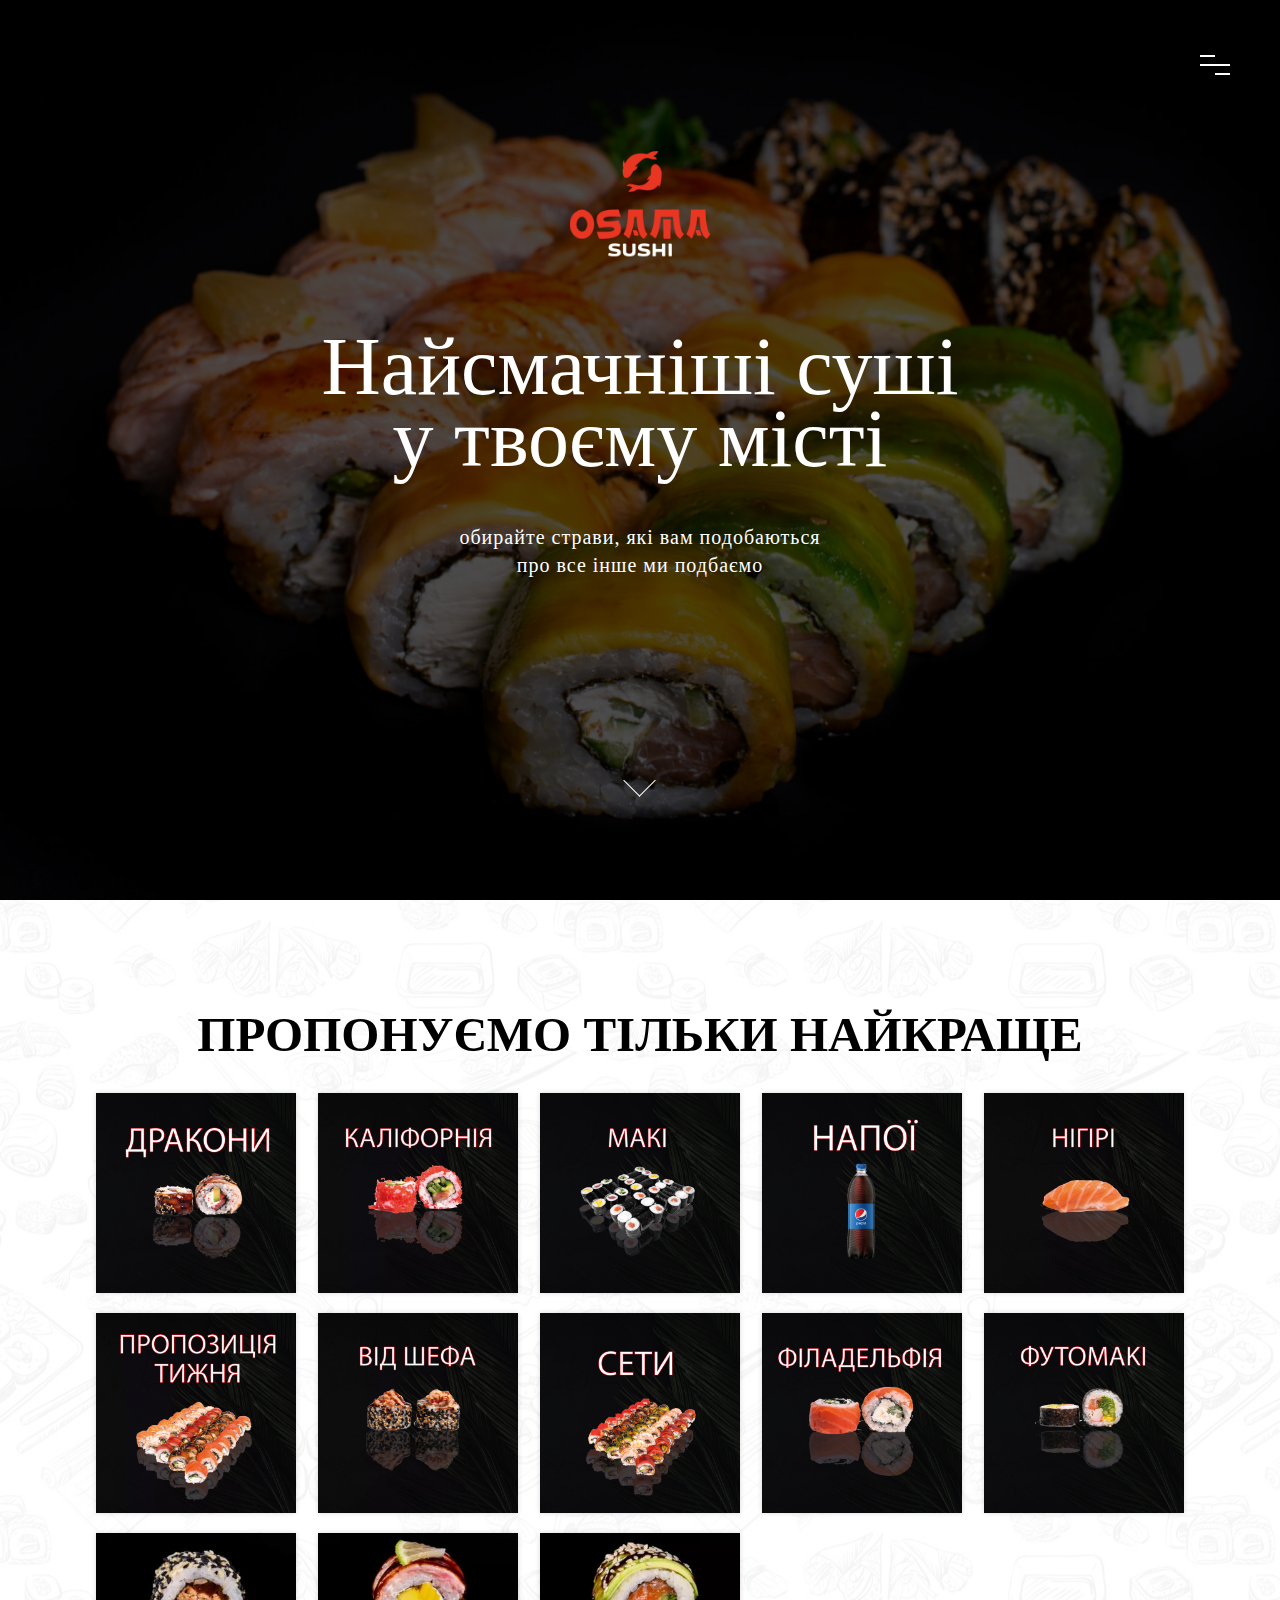
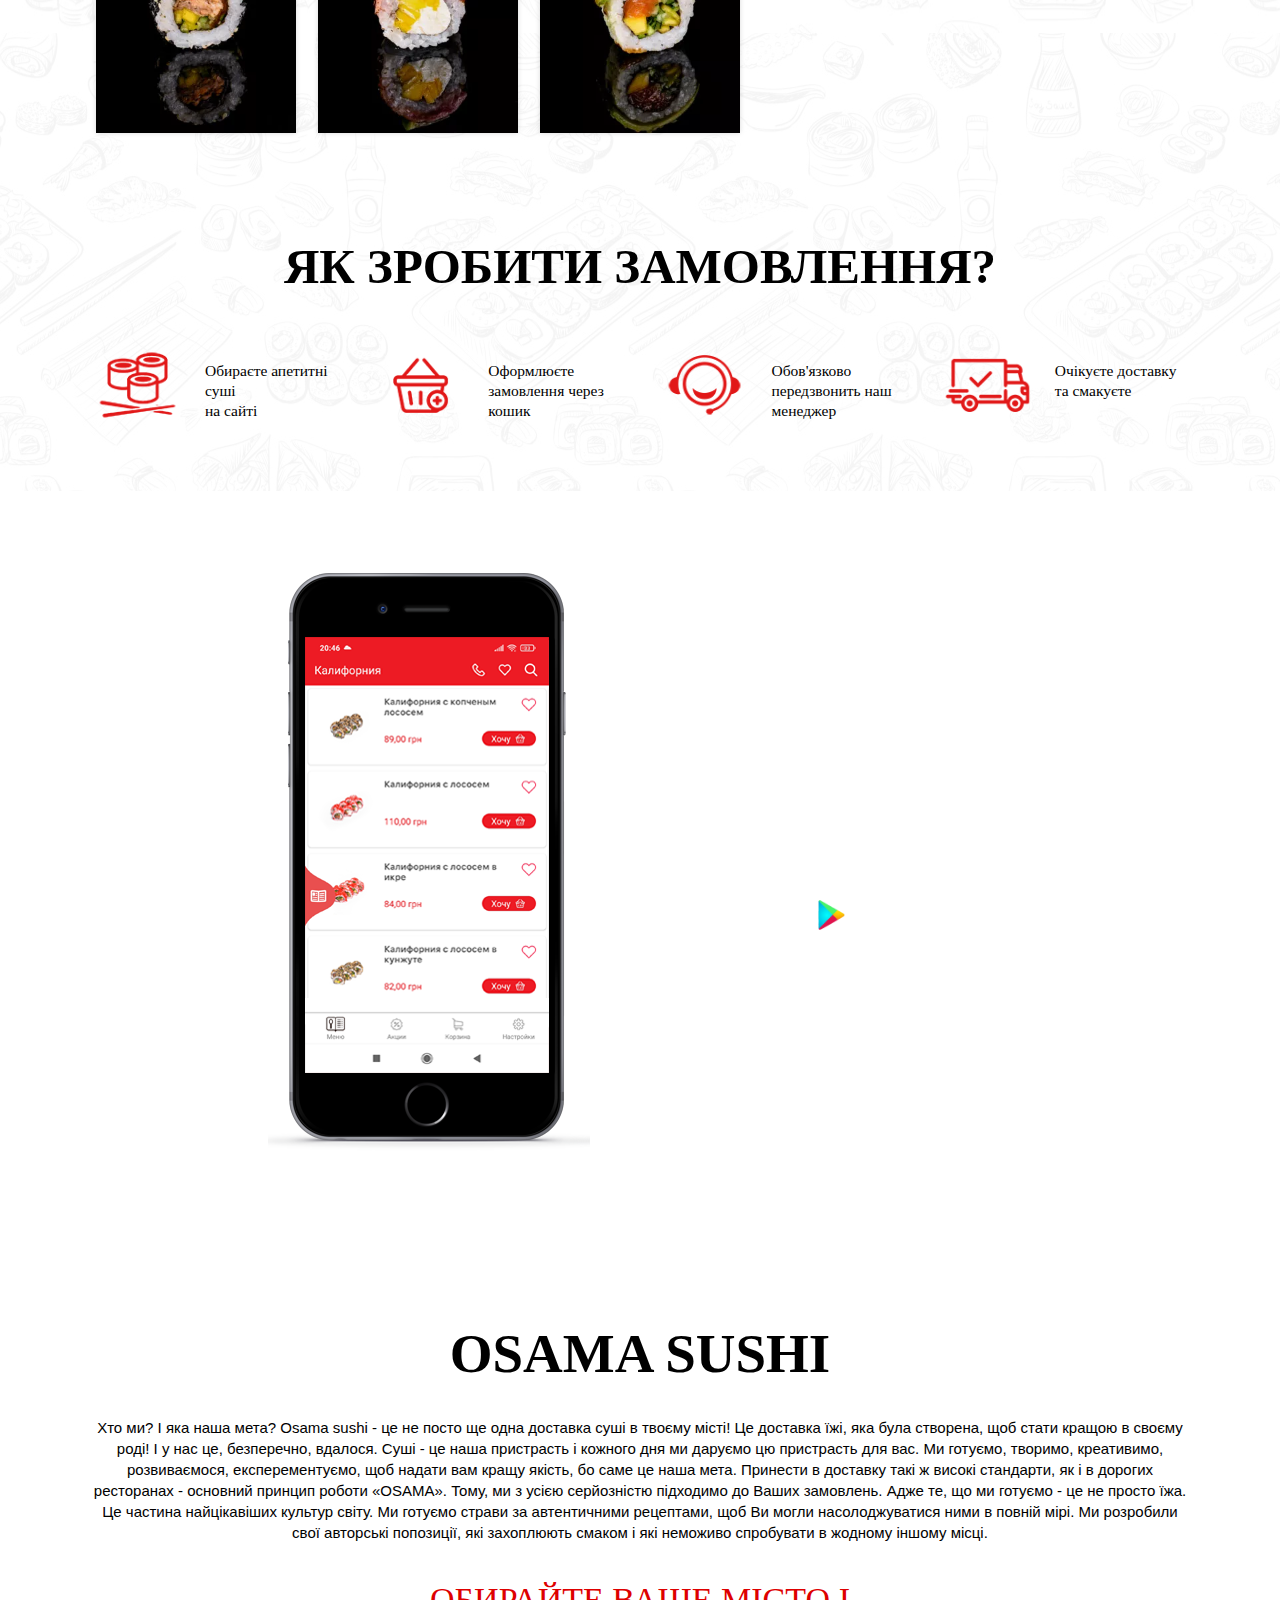
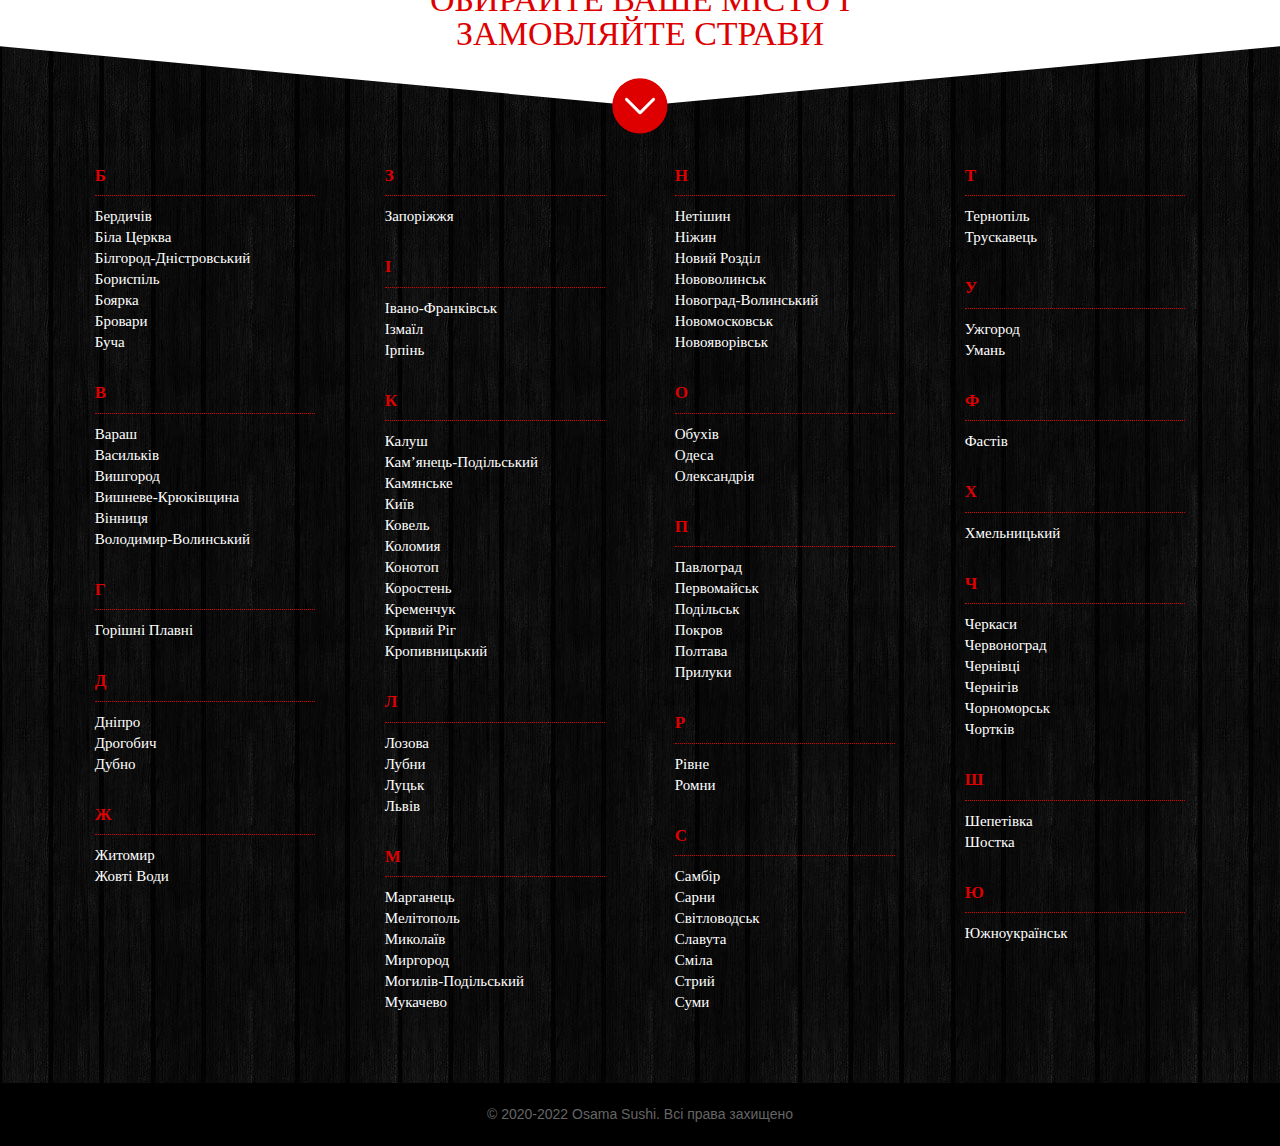
==== index.html @ 2acf236b "1" ====
<!DOCTYPE html>
<html lang="en">
<head>
    <meta charset="UTF-8">
    <meta name="viewport" content="width=device-width, initial-scale=1.0">
    <link rel="stylesheet" href="./src/styles/style.css">
    <link rel="script" href="./src/scripts/script.js">
    <link rel="stylesheet" href="https://fonts.googleapis.com/css2?family=Material+Symbols+Outlined:opsz,wght,FILL,GRAD@24,400,0,0" />
    <title>Osama Sushi</title>
</head>
<body class="">
<div class="menu-icon">
    <span class="menu-icon__line menu-icon__line-left"></span>
    <span class="menu-icon__line"></span>
    <span class="menu-icon__line menu-icon__line-right"></span>
</div>
<div class="nav"><div class="nav__content">
    <a href="log.html">
        <span class="material-symbols-outlined" style="position: fixed; top: -100px; left: 0; font-size: 60px; cursor: pointer; transition: top 0.5s ease-in-out;">
            login
        </span>
    </a>           
    <div class="widget-wrapper nav__list">
        <div class="textwidget">
            <ul class="nav__list">
                <li class="nav__list-item">
                    <a href="#">Головна</a>
                </li>
                <li class="nav__list-item">
                    <a href="#">Про нас</a>
                </li>
                <li class="nav__list-item">
                    <a href="#">Меню</a>
                </li>
                <li class="nav__list-item">
                    <a href="#">Акції</a>
                </li>
                <li class="nav__list-item">
                    <a href="#">Відгуки</a>
                </li>
            </ul>
        </div>
    </div>
</div>
</div>
<div class="morph-modal" id="modal-1">
    <div class="modal-content">
        <div class="inner-content">
            <div class="widget-wrapper">
                <p>
                    <a href="#" class="logo-wrapper">
                        <img height="152" width="183" class=" lazyloaded" src="src/assets/images/xlogo2.png" alt="1"><noscript>
                            <img height=152 width=183 class=lazyload src="src/assets/images/xlogo2.png" alt="1">
                                <img src="src/assets/images/xlogo2.png" height=152 width=183 alt="1"></noscript>
                    </a>
                </p>
            </div>
        </div>
    </div> <button class="close-modal">Close</button><span class="morph-background"></span></div>
<div class="main-block">
    <div class="image-pattern">
        <div class="widget-wrapper photo-banner">
            <img 
                src="src/assets/images/top-fon.jpg" 
                srcset="
                    src/assets/images/top-fon/top-fon-scaled-1-600x350.jpg 600w, 
                    src/assets/images/top-fon/top-fon-scaled-1-800x467.jpg 800w, 
                    src/assets/images/top-fon/top-fon-scaled-1-1024x598.jpg 1024w, 
                    src/assets/images/top-fon/top-fon-scaled-1-768x448.jpg 768w, 
                    src/assets/images/top-fon/top-fon-scaled-1-1536x896.jpg 1536w, 
                    src/assets/images/top-fon/top-fon-scaled-1-2048x1195.jpg 2048w"
                sizes="(max-width: 2560px) 100vw, 2560px"
                width="2560" 
                height="1494" 
                alt=""
                style="max-width: 100%; height: auto;" 
                class="image wp-image-146374 attachment-full size-full lazyloaded"
            >
        </div>
    </div>
    <div class="pattern"></div>
    <div class="slide-block" style="padding:0;height:100vh;overflow:hidden;">
        <div class="about-outer">
            <div class="about-wrapper">
                <div class="about-form">
                    <div class="title">
                        <div class="widget-wrapper"><p><a href="/" class="logo-wrapper">
                            <img height="152" width="183" class=" lazyloaded" src="src/assets/images/xlogo2.png" alt="1"><noscript>
                            <img height=152 width=183 class=lazyload src="src/assets/images/xlogo2.png" alt="1">
                            <img src="src/assets/images/xlogo2.png" height=152 width=183 alt="1"></noscript></a></p>
                        </div>
                        <div class="widget_text widget-wrapper">
                            <div class="textwidget custom-html-widget"> <span> Найсмачніші суші <br>у твоєму місті <br> <span><br><p> обирайте страви, які вам подобаються <br> про все інше ми подбаємо</p> </span> </span></div>
                        </div>
                    </div>
                </div>
            </div>
        </div> <a href="#sushimenu" class="scroll-down nav-link"></a>

    </div>
    <div class="info">
        <div class="info-block service-block" id="sushimenu">
            <div class="info-block-wrapper">
                <div class="widget-wrapper"><h2>ПРОПОНУЄМО ТІЛЬКИ НАЙКРАЩЕ</h2></div>
                <div class="widget-wrapper"><ul>
                    <li> <a class="morph-btn hover-image-effect" href="#modal-1">
                        <img class=" lazyloaded" src="src/assets/images/x22-scaled.jpg" alt="1"><noscript>
                        <img src="src/assets/images/x22-scaled.jpg" alt="1"/></noscript> <i><span> Обирай </span></i> </a>
                    </li>
                    <li> <a class="morph-btn hover-image-effect" href="#modal-1">
                        <img class=" lazyloaded" src="src/assets/images/x4-scaled.webp" alt="1"><noscript>
                        <img src="src/assets/images/x4-scaled.webp" alt="1"/></noscript> <i><span> Обирай </span></i> </a>
                    </li>
                    <li> <a class="morph-btn hover-image-effect" href="#modal-1">
                        <img class=" lazyloaded" src="src/assets/images/x5-scaled.jpg" alt="1"><noscript>
                        <img src="src/assets/images/x5-scaled.jpg" alt="1"/></noscript> <i><span> Обирай </span></i> </a>
                    </li>
                    <li> <a class="morph-btn hover-image-effect" href="#modal-1">
                        <img class=" lazyloaded" src="src/assets/images/x0-scaled.jpg" alt="1"><noscript>
                        <img src="src/assets/images/x0-scaled.jpg" alt="1"/></noscript> <i><span> Обирай </span></i> </a>
                    </li>
                    <li> <a class="morph-btn hover-image-effect" href="#modal-1">
                        <img class=" lazyloaded" src="src/assets/images/x6-scaled.webp" alt="1"><noscript>
                        <img src="src/assets/images/x6-scaled.webp" alt="1"/></noscript> <i><span> Обирай </span></i> </a>
                    </li>
                    <li> <a class="morph-btn hover-image-effect" href="#modal-1">
                        <img class=" lazyloaded" src="src/assets/images/x9-scaled.webp" alt="1"><noscript>
                        <img src="src/assets/images/x9-scaled.webp" alt="1"/></noscript> <i><span> Обирай </span></i> </a>
                    </li>
                    <li> <a class="morph-btn hover-image-effect" href="#modal-1">
                        <img class=" lazyloaded" src="src/assets/images/x8-scaled.webp" alt="1"><noscript>
                        <img src="src/assets/images/x8-scaled.webp" alt="1"/></noscript> <i><span> Обирай </span></i> </a>
                    </li>
                    <li> <a class="morph-btn hover-image-effect" href="#modal-1">
                        <img class=" lazyloaded" src="src/assets/images/x11-scaled.jpg" alt="1"><noscript>
                        <img src="src/assets/images/x11-scaled.jpg" alt="1"/></noscript> <i><span> Обирай </span></i> </a>
                    </li>
                    <li> <a class="morph-btn hover-image-effect" href="#modal-1">
                        <img class=" lazyloaded" src="src/assets/images/x3-scaled.jpg" alt="1"><noscript>
                        <img src="src/assets/images/x3-scaled.jpg" alt="1"/></noscript> <i><span> Обирай </span></i> </a>
                    </li>
                    <li> <a class="morph-btn hover-image-effect" href="#modal-1">
                        <img class=" lazyloaded" src="src/assets/images/x7-scaled.jpg" alt="1"><noscript>
                        <img src="src/assets/images/x7-scaled.jpg" alt="1"/></noscript> <i><span> Обирай </span></i> </a>
                    </li>
                    <li> <a class="morph-btn hover-image-effect" href="#modal-1">
                        <img class=" lazyloaded" src="src/assets/images/xDSC_8545-300x300.jpg.pagespeed.ic.wH_ysqbB1Y.webp" alt="1"><noscript>
                        <img src="src/assets/images/xDSC_8545-300x300.jpg.pagespeed.ic.wH_ysqbB1Y.webp" alt="1"/></noscript> <i><span> Обирай </span></i> </a>
                    </li>
                    <li> <a class="morph-btn hover-image-effect" href="#modal-1">
                        <img class=" lazyloaded" src="src/assets/images/xDSC_8570-300x300.jpg.pagespeed.ic.qTtINimhdU.webp" alt="1"><noscript>
                        <img src="src/assets/images/xDSC_8570-300x300.jpg.pagespeed.ic.qTtINimhdU.webp" alt="1"/></noscript> <i><span> Обирай </span></i> </a>
                    </li>
                    <li> <a class="morph-btn hover-image-effect" href="#modal-1">
                        <img class=" lazyloaded" src="src/assets/images/xDSC_8554-300x300.jpg.pagespeed.ic.cDBXrhtcaP.webp" alt="1"><noscript>
                        <img src="src/assets/images/xDSC_8554-300x300.jpg.pagespeed.ic.cDBXrhtcaP.webp" alt="1"/></noscript> <i><span> Обирай </span></i> </a>
                    </li>
                </ul>
                </div>
            </div>
        </div>
        <div class="info-block advans-block" id="advans">
            <div class="info-block-wrapper" style="padding-bottom:60px;">
                <div class="widget-wrapper"><div class="textwidget"><h2>Як зробити замовлення?</h2></div>
                </div>
                <div class="widget_text widget-wrapper">
                <div class="textwidget custom-html-widget"><ul>
                <li>
                    <img class=" lazyloaded" src="src/assets/images/advan1.png" alt="1"><noscript>
                    <img src="src/assets/images/advan1.png" alt="1"></noscript>
                    <div class="title">Обираєте апетитні суші <br>на сайті</div>
                </li>
                    <li> <img class=" lazyloaded" src="src/assets/images/advan2.png" alt="1"><noscript>
                        <img src="src/assets/images/advan2.png" alt="1"></noscript><div class="title">Оформлюєте замовлення через кошик</div>
                    </li>
                    <li> <img class=" lazyloaded" src="src/assets/images/advan3.png" alt="1"><noscript>
                        <img src="src/assets/images/advan3.png" alt="1"></noscript>
                        <div class="title">Обов'язково передзвонить наш менеджер</div>
                    </li>
                    <li style="margin-right:0;">
                        <img class=" lazyloaded" src="src/assets/images/xadvan4.png" alt="1"><noscript>
                        <img src="src/assets/images/xadvan4.png" alt="1"></noscript>
                        <div class="title">Очікуєте доставку та смакуєте</div>
                    </li>
                </ul>
                </div>
                </div>
            </div>
        </div>
        <div class="info-block about-block priloz-block">
            <div class="info-block-wrapper">
                <div class="block block1">
                    <div class="widget-wrapper">
                        <img width="322" height="590" alt="" style="max-width: 100%; height: auto;" class="image wp-image-146375  attachment-full size-full lazyloaded" src="src/assets/images/xphone-1.png"><noscript>
                        <img width=322 height=590 src="src/assets/images/xphone-1.png" class="image wp-image-146375  attachment-full size-full" alt="" style="max-width: 100%; height: auto;"/></noscript>
                    </div>
                </div>
                <div class="block block2">
                    <div class="widget_text widget-wrapper">
                        <div class="textwidget custom-html-widget"><h2 style="color:#656565;"> Завантажуйте <br>мобільний додаток</h2>
                            <ul>
                                <li> 
                            <a href="#" target="_blank" rel="noopener">
                            <img class=" lazyloaded" src="src/assets/images/xdownload-button1.png"><noscript>
                            <img src="src/assets/images/xdownload-button1.png"></noscript> 
                        </a>
                        </li>
                        <li> <a href="#" target="_blank" rel="noopener">
                            <img class=" lazyloaded" src="src/assets/images/xdownload-button2.png"><noscript>
                            <img src="src/assets/images/xdownload-button2.png"></noscript> 
                        </a>
                        </li>
                    </ul>
                        </div>
                    </div>
                </div>
            </div>
        </div>
        <div class="info-block about-block ask-block before-angle" style="position:relative;z-index:77;">
            <div class="info-block-wrapper">
                <div class="widget_text widget-wrapper">
                    <div class="textwidget custom-html-widget"><h1 style="color:#656565;"> OSAMA SUSHI</h1>
                        <p style="text-align:center;"> Хто ми? І яка наша мета? Osama sushi - це не посто ще одна доставка суші в твоєму місті! Це доставка їжі, яка була створена, щоб стати кращою в своєму роді! І у нас це, безперечно, вдалося. Суші - це наша пристрасть і кожного дня ми даруємо цю пристрасть для вас. Ми готуємо, творимо, креативимо, розвиваємося, експерементуємо, щоб надати вам кращу якість, бо саме це наша мета. Принести в доставку такі ж високі стандарти, як і в дорогих ресторанах - основний принцип роботи «OSAMA». Тому, ми з усією серйозністю підходимо до Ваших замовлень. Адже те, що ми готуємо - це не просто їжа. Це частина найцікавіших культур світу. Ми готуємо страви за автентичними рецептами, щоб Ви могли насолоджуватися ними в повній мірі. Ми розробили свої авторські попозиції, які захоплюють смаком і які неможиво спробувати в жодному іншому місці.</p>
                    </div>
                </div>
                <div class="widget_text widget-wrapper">
                    <div class="textwidget custom-html-widget"><h2> Обирайте Ваше місто і <br>замовляйте страви</h2>
                    </div>
                </div>
                <img class="arrow-down lazyloaded" src="src/assets/images/xarrow-down2.png"><noscript>
                <img src="src/assets/images/xarrow-down2.png" class=arrow-down></noscript>
            </div>
        </div>
        <div class="angle"></div>
        <div class="info-block contacts-block footer">
            <div class="info-block-wrapper">
                <div class="column column1">
                    <div class="widget-wrapper">
                        <div class="textwidget"><ul>
                            <li><strong>Б</strong></li>
                            <li><a href="#">Бердичів</a></li>
                            <li><a href="#">Біла Церква</a></li>
                            <li><a href="#">Білгород-Дністровський</a></li>
                            <li><a href="#">Бориспіль</a></li>
                            <li><a href="#">Боярка</a></li>
                            <li><a href="#">Бровари</a></li>
                            <li><a href="#">Буча</a></li>
                            <li><strong>В</strong></li>
                            <li><a href="#">Вараш</a></li>
                            <li><a href="#">Васильків</a></li>
                            <li><a href="#">Вишгород</a></li>
                            <li><a href="#">Вишневе-Крюківщина</a></li>
                            <li><a href="#">Вінниця</a></li>
                            <li><a href="#">Володимир-Волинський</a></li>
                            <li><strong>Г</strong></li>
                            <li><a href="#">Горішні Плавні</a></li>
                            <li><strong>Д</strong></li>
                            <li><a href="#">Дніпро</a></li>
                            <li><a href="#">Дрогобич</a></li>
                            <li><a href="#">Дубно</a></li>
                            <li><strong>Ж</strong></li>
                            <li><a href="#">Житомир</a></li>
                            <li><a href="#">Жовті Води</a></li>
                        </ul>
                        </div>
                    </div>
                </div>
                <div class="column column2">
                    <div class="widget-wrapper">
                        <div class="textwidget"><ul>
                            <li><strong>З</strong></li>
                            <li><a href="#">Запоріжжя</a></li>
                            <li><strong>І</strong></li>
                            <li><a href="#">Івано-Франківськ</a></li>
                            <li><a href="#">Ізмаїл</a></li>
                            <li><a href="#">Ірпінь</a></li>
                            <li><strong>К</strong></li>
                            <li><a href="#">Калуш</a></li>
                            <li><a href="#">Кам’янець-Подільський</a></li>
                            <li><a href="#">Камянське</a></li>
                            <li><a href="#">Київ</a></li>
                            <li><a href="#">Ковель</a></li>
                            <li><a href="#">Коломия</a></li>
                            <li><a href="#">Конотоп</a></li>
                            <li><a href="#">Коростень</a></li>
                            <li><a href="#">Кременчук</a></li>
                            <li><a href="#">Кривий Ріг</a></li>
                            <li><a href="#">Кропивницький</a></li>
                            <li><strong>Л</strong></li>
                            <li><a href="#">Лозова</a></li>
                            <li><a href="#">Лубни</a></li>
                            <li><a href="#">Луцьк</a></li>
                            <li><a href="#">Львів</a></li>
                            <li><strong>М</strong></li>
                            <li><a href="#">Марганець</a></li>
                            <li><a href="#">Мелітополь</a></li>
                            <li><a href="#">Миколаїв</a></li>
                            <li><a href="#">Миргород</a></li>
                            <li><a href="#">Могилів-Подільський</a></li>
                            <li><a href="#">Мукачево</a></li>
                        </ul>
                        </div>
                    </div>
                </div>
                <div class="column column3">
                    <div class="widget-wrapper">
                        <div class="textwidget"><ul>
                            <li><strong>Н</strong></li>
                            <li><a href="#">Нетішин</a></li>
                            <li><a href="#">Ніжин</a></li>
                            <li><a href="#">Новий Розділ</a></li>
                            <li><a href="#">Нововолинськ</a></li>
                            <li><a href="#">Новоград-Волинський</a></li>
                            <li><a href="#">Новомосковськ</a></li>
                            <li><a href="#">Новояворівськ</a></li>
                            <li><strong>О</strong></li>
                            <li><a href="#">Обухів</a></li>
                            <li><a href="#">Одеса</a></li>
                            <li><a href="#">Олександрія</a></li>
                            <li><strong>П</strong></li>
                            <li><a href="#">Павлоград</a></li>
                            <li><a href="#">Первомайськ</a></li>
                            <li><a href="#">Подільськ</a></li>
                            <li><a href="#">Покров</a></li>
                            <li><a href="#">Полтава</a></li>
                            <li><a href="#">Прилуки</a></li>
                            <li><strong>Р</strong></li>
                            <li><a href="#">Рівне</a></li>
                            <li><a href="#">Ромни</a></li>
                            <li><strong>С</strong></li>
                            <li><a href="#">Самбір</a></li>
                            <li><a href="#">Сарни</a></li>
                            <li><a href="#">Світловодськ</a></li>
                            <li><a href="#">Славута</a></li>
                            <li><a href="#">Сміла</a></li>
                            <li><a href="#">Стрий</a></li>
                            <li><a href="#">Суми</a></li>
                        </ul>
                        </div>
                    </div>
                </div>
                <div class="column column4">
                    <div class="widget-wrapper">
                        <div class="textwidget"><ul>
                            <li><strong>Т</strong></li>
                            <li><a href="#">Тернопіль</a></li>
                            <li><a href="#">Трускавець</a></li>
                            <li><strong>У</strong></li>
                            <li><a href="#">Ужгород</a></li>
                            <li><a href="#">Умань</a></li>
                            <li><strong>Ф</strong></li>
                            <li><a href="#">Фастів</a></li>
                            <li><strong>Х</strong></li>
                            <li><a href="#">Хмельницький</a></li>
                            <li><strong>Ч</strong></li>
                            <li><a href="#">Черкаси</a></li>
                            <li><a href="#">Червоноград</a></li>
                            <li><a href="#">Чернівці</a></li>
                            <li><a href="#">Чернігів</a></li>
                            <li><a href="#">Чорноморськ</a></li>
                            <li><a href="#">Чортків</a></li>
                            <li><strong>Ш</strong></li>
                            <li><a href="#">Шепетівка</a></li>
                            <li><a href="#">Шостка</a></li>
                            <li><strong>Ю</strong></li>
                            <li><a href="#">Южноукраїнськ</a></li>
                        </ul>
                        </div>
                    </div>
                </div>
            </div>
            <div class="footer-last">
                <div class="footer-last-in">
                    <div class="footer-last-wrapper">
                        <div class="widget-wrapper">
                            <div class="textwidget">
    <p>© 2020-2022 Osama Sushi. Всі права захищено</p>
</div>
</div>
</div>
</div>
</div>
</div>
</div>
</div>
<!-- nav menu -->
<script>
    console.clear();const app=(()=>{let body;let menu;let menuItems;const init=()=>{body=document.querySelector('body');menu=document.querySelector('.menu-icon');menuItems=document.querySelectorAll('.nav__list-item');applyListeners();};const applyListeners=()=>{menu.addEventListener('click',()=>toggleClass(body,'nav-active'));};const toggleClass=(element,stringClass)=>{if(element.classList.contains(stringClass))
    element.classList.remove(stringClass);else
    element.classList.add(stringClass);};init();})();
</script>
<script>$(".hover").mouseleave(function(){$(this).removeClass("hover");});</script>
<script>(function($){$(document).ready(function(){if(!device.tablet()&&!device.mobile()){$(".player").mb_YTPlayer();}else{$('.big-background, .small-background-section').addClass('');}});})(jQuery);</script>
<script type="text/javascript">function wpfront_scroll_top_init(){if(typeof wpfront_scroll_top==="function"&&typeof jQuery!=="undefined"){wpfront_scroll_top({"scroll_offset":500,"button_width":50,"button_height":50,"button_opacity":0.8000000000000000444089209850062616169452667236328125,"button_fade_duration":300,"scroll_duration":600,"location":2,"marginX":25,"marginY":25,"hide_iframe":true,"auto_hide":false,"auto_hide_after":3,"button_action":"top","button_action_element_selector":"","button_action_container_selector":"html, body","button_action_element_offset":0});}else{setTimeout(wpfront_scroll_top_init,100);}}wpfront_scroll_top_init();</script>
<script type="text/javascript">document.addEventListener('wpcf7mailsent',function(event){if("fb_pxl_code"in event.detail.apiResponse){eval(event.detail.apiResponse.fb_pxl_code);}},false);</script>
<div id="fb-pxl-ajax-code"></div>
</body>
</html>
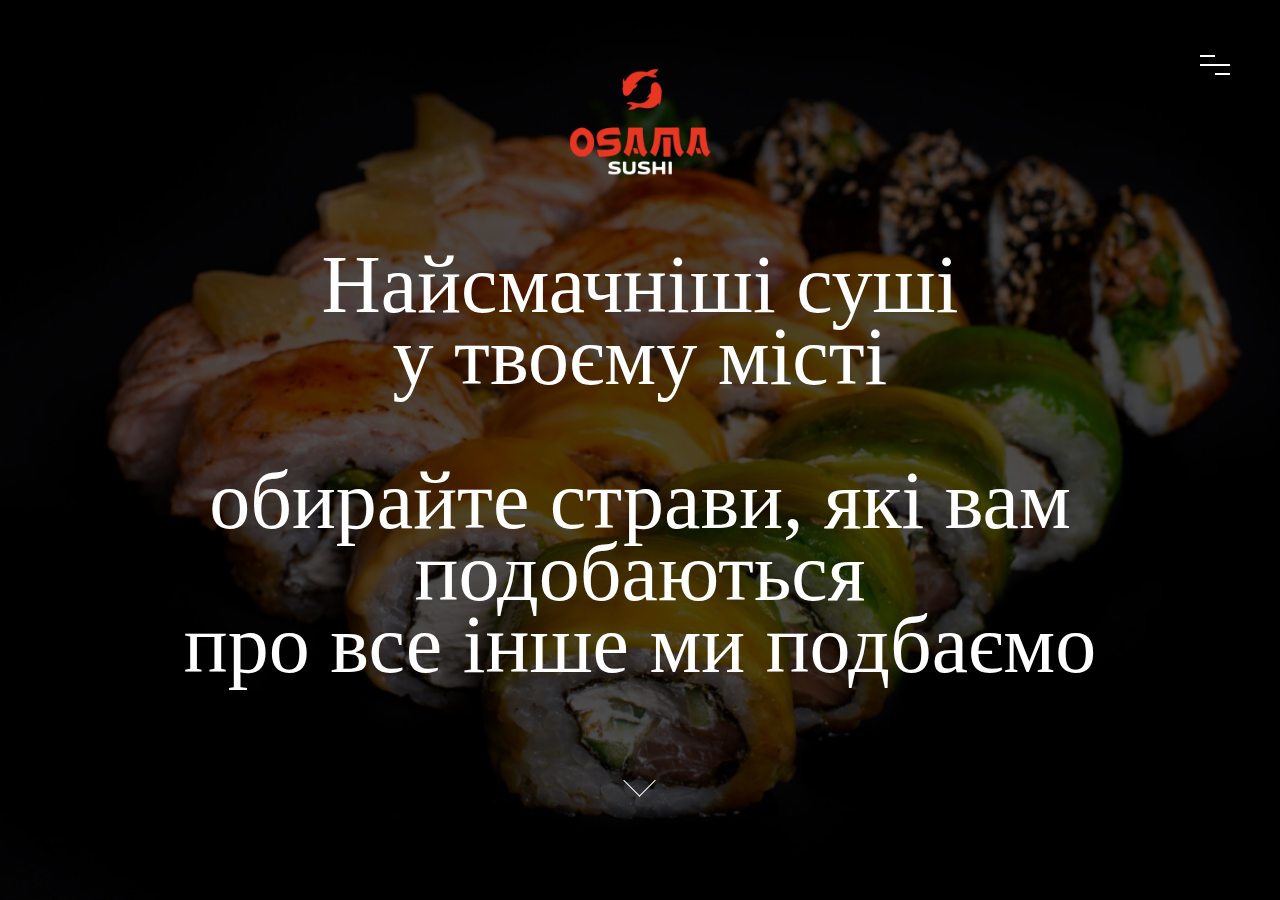
==== commit c91d10a4: "1" ====
--- a/index.html
+++ b/index.html
@@ -90,8 +90,9 @@
                             <img src="src/assets/images/xlogo2.png" height=152 width=183 alt="1"></noscript></a></p>
                         </div>
                         <div class="widget_text widget-wrapper">
-                            <div class="textwidget custom-html-widget"> <span> Найсмачніші суші <br>у твоєму місті <br> <span><br><p> обирайте страви, які вам подобаються <br> про все інше ми подбаємо</p> </span> </span></div>
-                        </div>
+                            <div class="textwidget custom-html-widget">
+                                <span> Найсмачніші суші <br>у твоєму місті <br><br> обирайте страви, які вам подобаються <br> про все інше ми подбаємо </span>
+                            </div>
                     </div>
                 </div>
             </div>
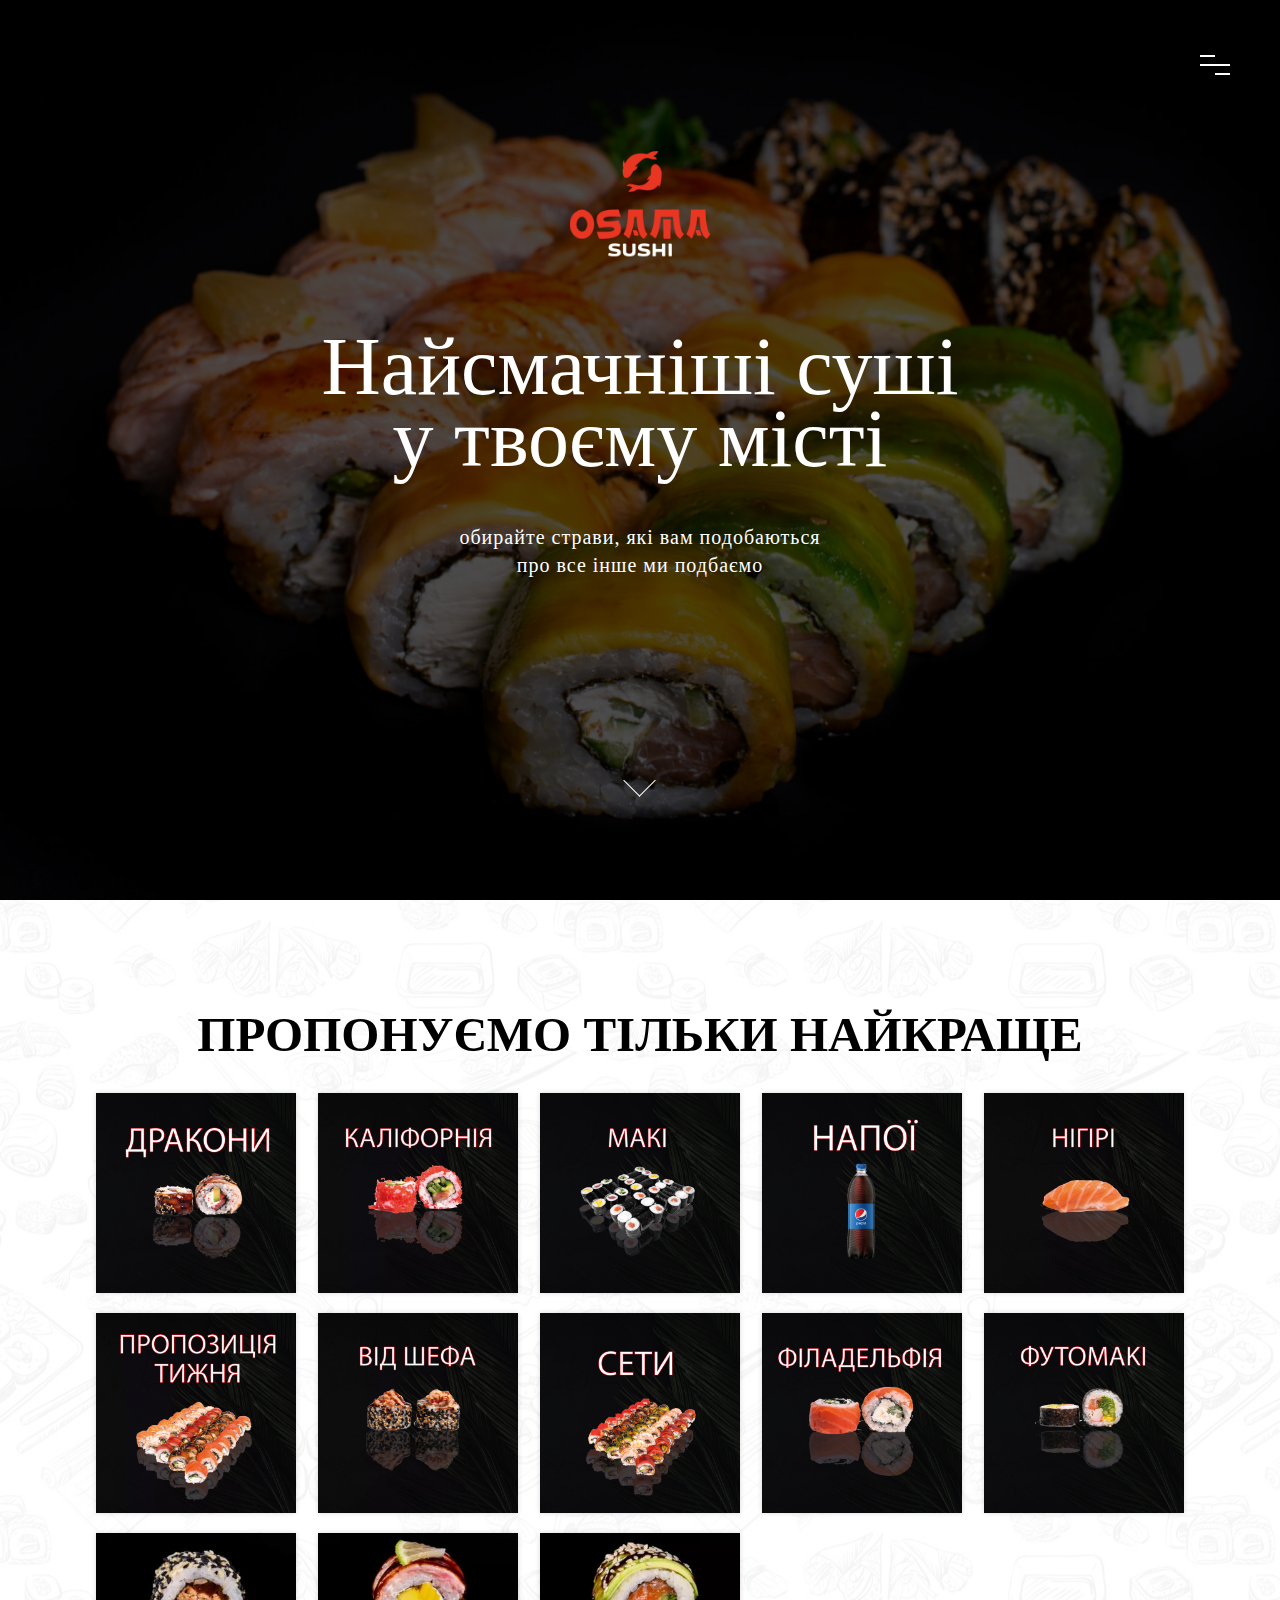
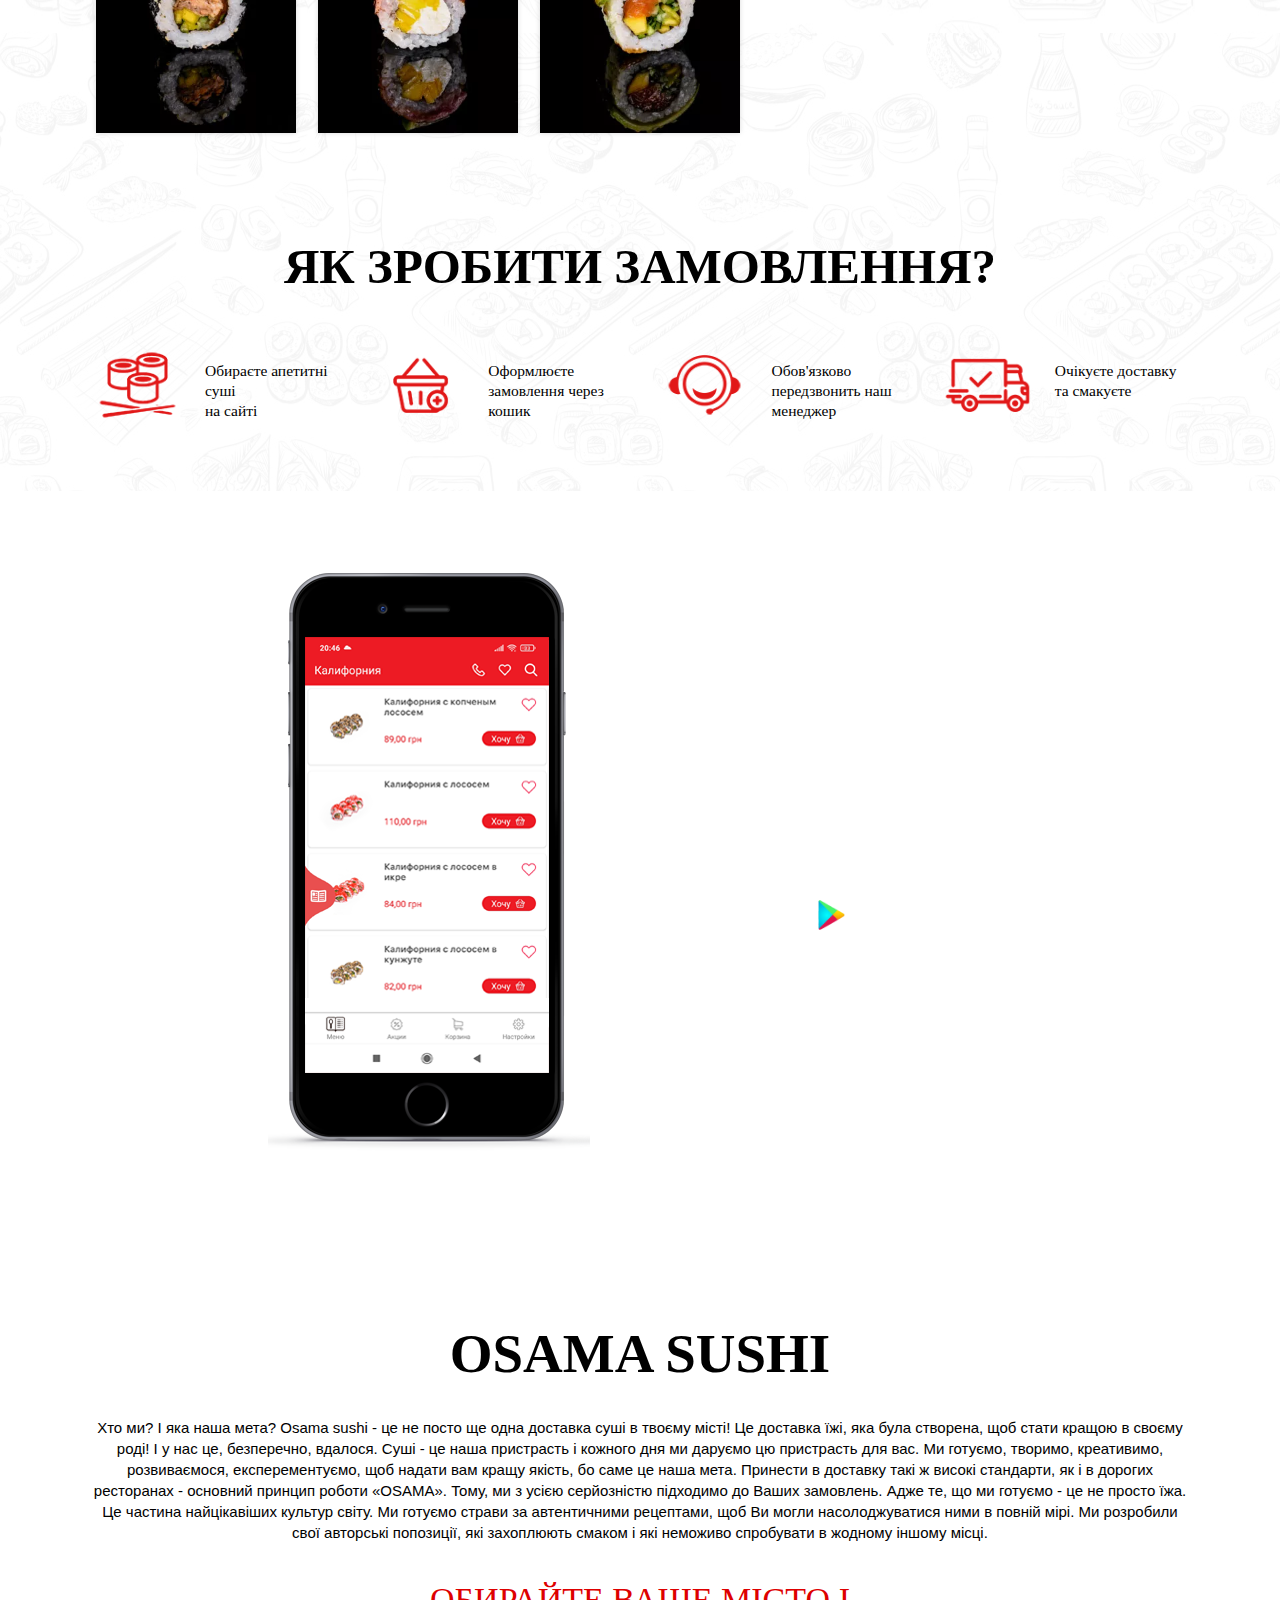
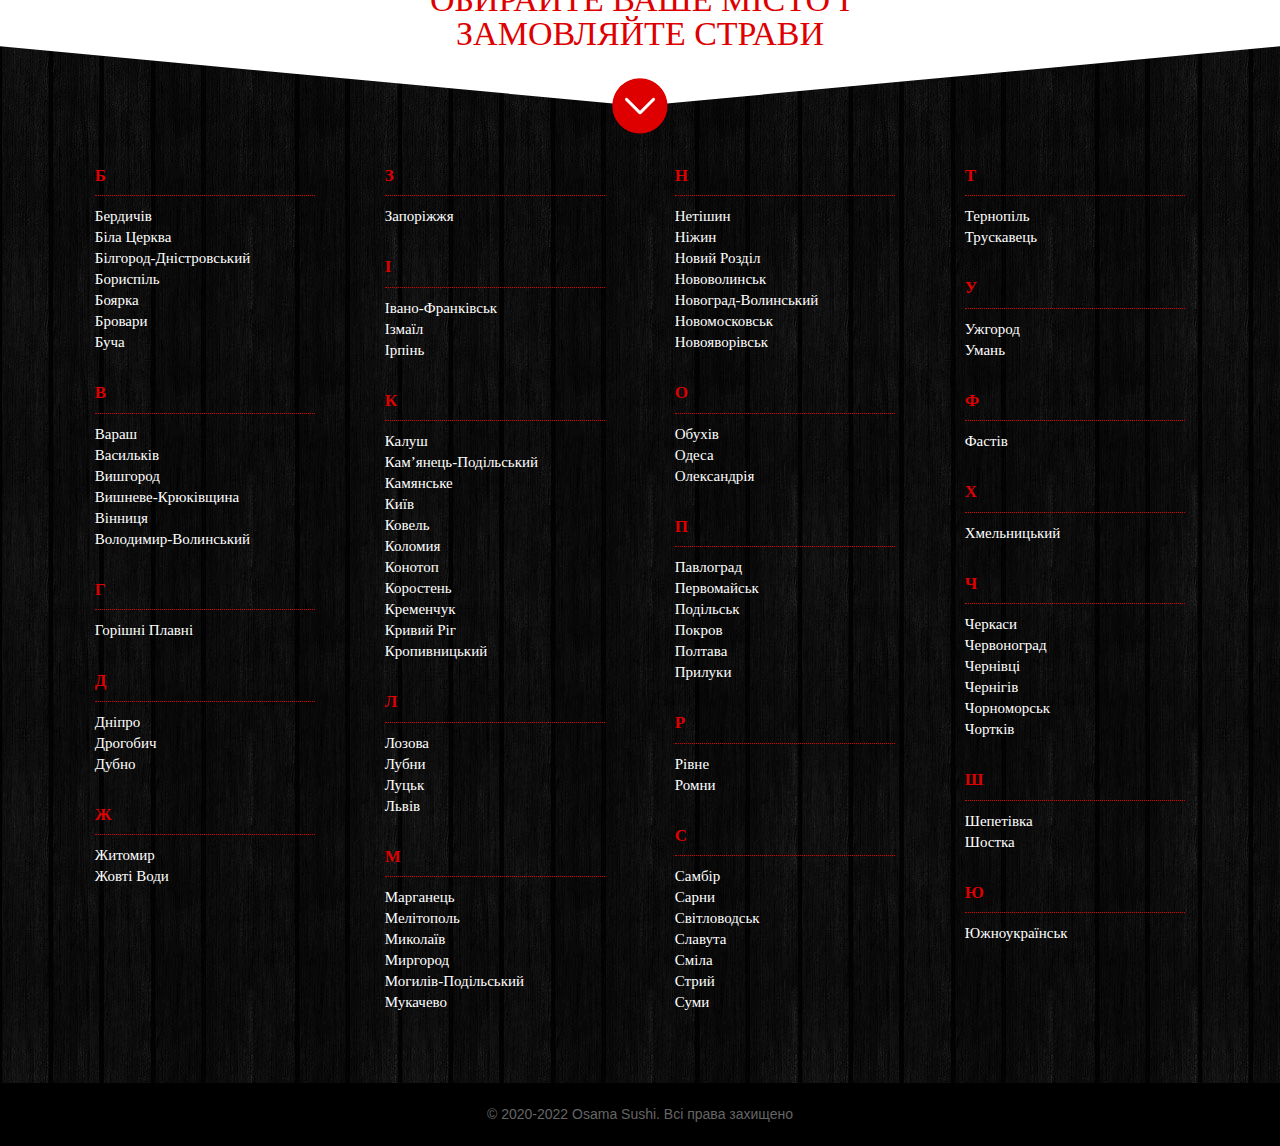
==== commit 51d12bfa: "1" ====
--- a/index.html
+++ b/index.html
@@ -50,7 +50,7 @@
                 <p>
                     <a href="#" class="logo-wrapper">
                         <img height="152" width="183" class=" lazyloaded" src="src/assets/images/xlogo2.png" alt="1"><noscript>
-                            <img height=152 width=183 class=lazyload src="src/assets/images/xlogo2.png" alt="1">
+                            <img height=152 width=183 class=lazyload src="src/assets/images/xlogo2.png" alt="1"><noscript>
                                 <img src="src/assets/images/xlogo2.png" height=152 width=183 alt="1"></noscript>
                     </a>
                 </p>
@@ -86,13 +86,12 @@
                     <div class="title">
                         <div class="widget-wrapper"><p><a href="/" class="logo-wrapper">
                             <img height="152" width="183" class=" lazyloaded" src="src/assets/images/xlogo2.png" alt="1"><noscript>
-                            <img height=152 width=183 class=lazyload src="src/assets/images/xlogo2.png" alt="1">
+                            <img height=152 width=183 class=lazyload src="src/assets/images/xlogo2.png" alt="1"><noscript>
                             <img src="src/assets/images/xlogo2.png" height=152 width=183 alt="1"></noscript></a></p>
                         </div>
                         <div class="widget_text widget-wrapper">
-                            <div class="textwidget custom-html-widget">
-                                <span> Найсмачніші суші <br>у твоєму місті <br><br> обирайте страви, які вам подобаються <br> про все інше ми подбаємо </span>
-                            </div>
+                            <div class="textwidget custom-html-widget"> <span> Найсмачніші суші <br>у твоєму місті <br> <span><br><p> обирайте страви, які вам подобаються <br> про все інше ми подбаємо</p> </span> </span></div>
+                        </div>
                     </div>
                 </div>
             </div>
@@ -180,7 +179,7 @@
                     </li>
                     <li style="margin-right:0;">
                         <img class=" lazyloaded" src="src/assets/images/xadvan4.png" alt="1"><noscript>
-                        <img src="src/assets/images/xadvan4.png" alt="1"></noscript>
+                        <img src="src/assets/images/xadvan4.png"></noscript>
                         <div class="title">Очікуєте доставку та смакуєте</div>
                     </li>
                 </ul>
